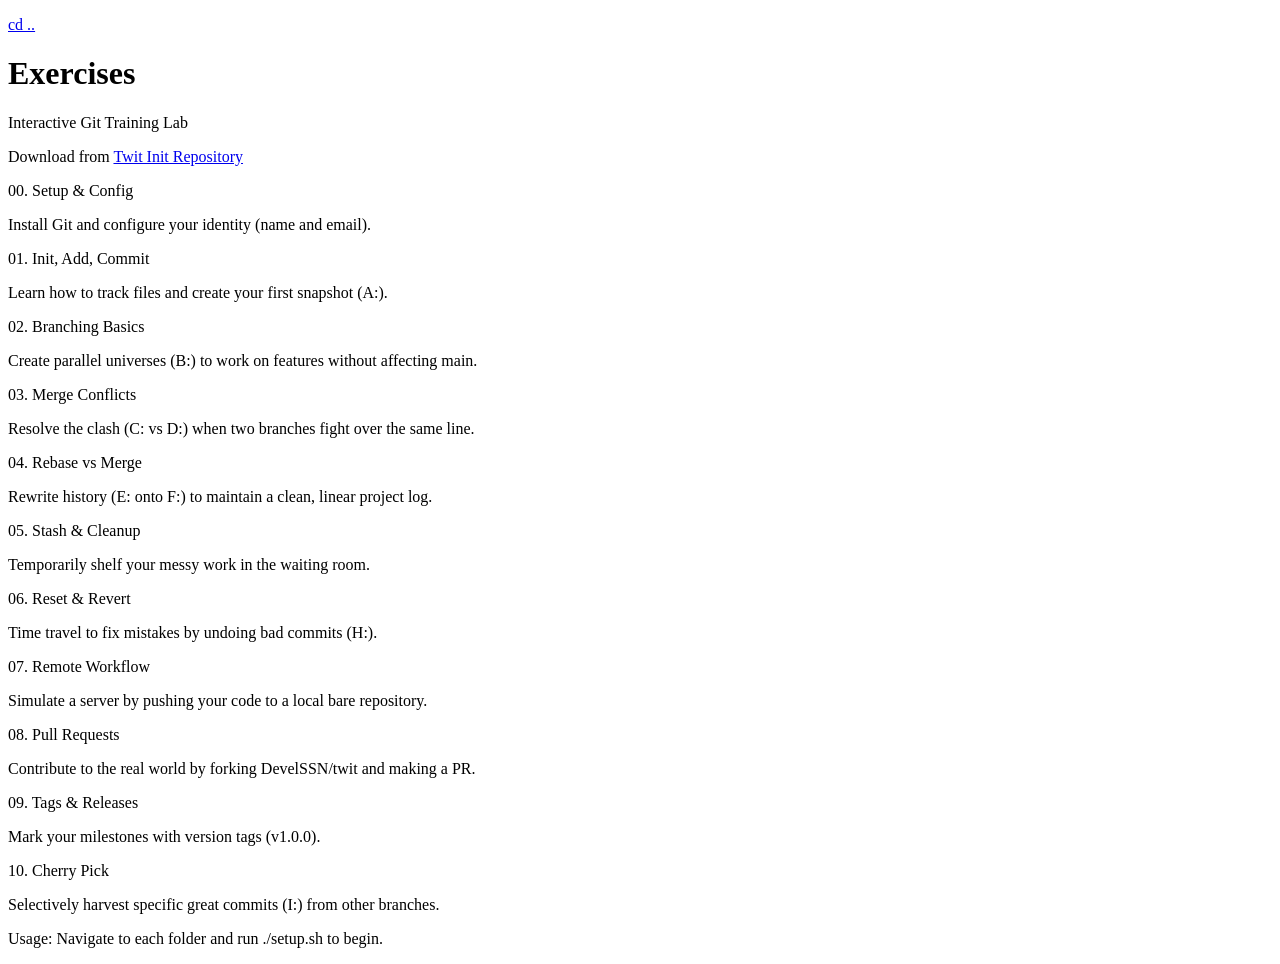
==== docs/exercises.html @ 5a3e8ab8 "feat: initial interactive exercises setup" ====
<!doctype html>
<html lang="en">
  <head>
    <meta charset="UTF-8" />
    <meta name="viewport" content="width=device-width, initial-scale=1.0" />
    <link rel="stylesheet" href="style.css" />
    <title>Git Exercises - Twit</title>
  </head>
  <body>
    <main>
      <p class="prompt"><a href="/">cd ..</a></p>

      <div class="block">
        <h1 class="cursor">Exercises</h1>
        <p class="muted">Interactive Git Training Lab</p>
        <p>
          Download from
          <a href="https://github.com/DevelSSN/twit.git"
            >Twit Init Repository</a
          >
        </p>
      </div>

      <div class="block">
        <div class="project">
          <p class="prompt">00. Setup & Config</p>
          <p class="muted">
            Install Git and configure your identity (name and email).
          </p>
        </div>

        <div class="project">
          <p class="prompt">01. Init, Add, Commit</p>
          <p class="muted">
            Learn how to track files and create your first snapshot (A:).
          </p>
        </div>

        <div class="project">
          <p class="prompt">02. Branching Basics</p>
          <p class="muted">
            Create parallel universes (B:) to work on features without affecting
            main.
          </p>
        </div>

        <div class="project">
          <p class="prompt">03. Merge Conflicts</p>
          <p class="muted">
            Resolve the clash (C: vs D:) when two branches fight over the same
            line.
          </p>
        </div>

        <div class="project">
          <p class="project">04. Rebase vs Merge</p>
          <p class="muted">
            Rewrite history (E: onto F:) to maintain a clean, linear project
            log.
          </p>
        </div>

        <div class="project">
          <p class="prompt">05. Stash & Cleanup</p>
          <p class="muted">
            Temporarily shelf your messy work in the waiting room.
          </p>
        </div>

        <div class="project">
          <p class="prompt">06. Reset & Revert</p>
          <p class="muted">
            Time travel to fix mistakes by undoing bad commits (H:).
          </p>
        </div>

        <div class="project">
          <p class="prompt">07. Remote Workflow</p>
          <p class="muted">
            Simulate a server by pushing your code to a local bare repository.
          </p>
        </div>

        <div class="project">
          <p class="prompt">08. Pull Requests</p>
          <p class="muted">
            Contribute to the real world by forking DevelSSN/twit and making a
            PR.
          </p>
        </div>

        <div class="project">
          <p class="prompt">09. Tags & Releases</p>
          <p class="muted">Mark your milestones with version tags (v1.0.0).</p>
        </div>

        <div class="project">
          <p class="prompt">10. Cherry Pick</p>
          <p class="muted">
            Selectively harvest specific great commits (I:) from other branches.
          </p>
        </div>
      </div>

      <div class="block">
        <p class="muted">
          Usage: Navigate to each folder and run ./setup.sh to begin.
        </p>
      </div>
    </main>
  </body>
</html>
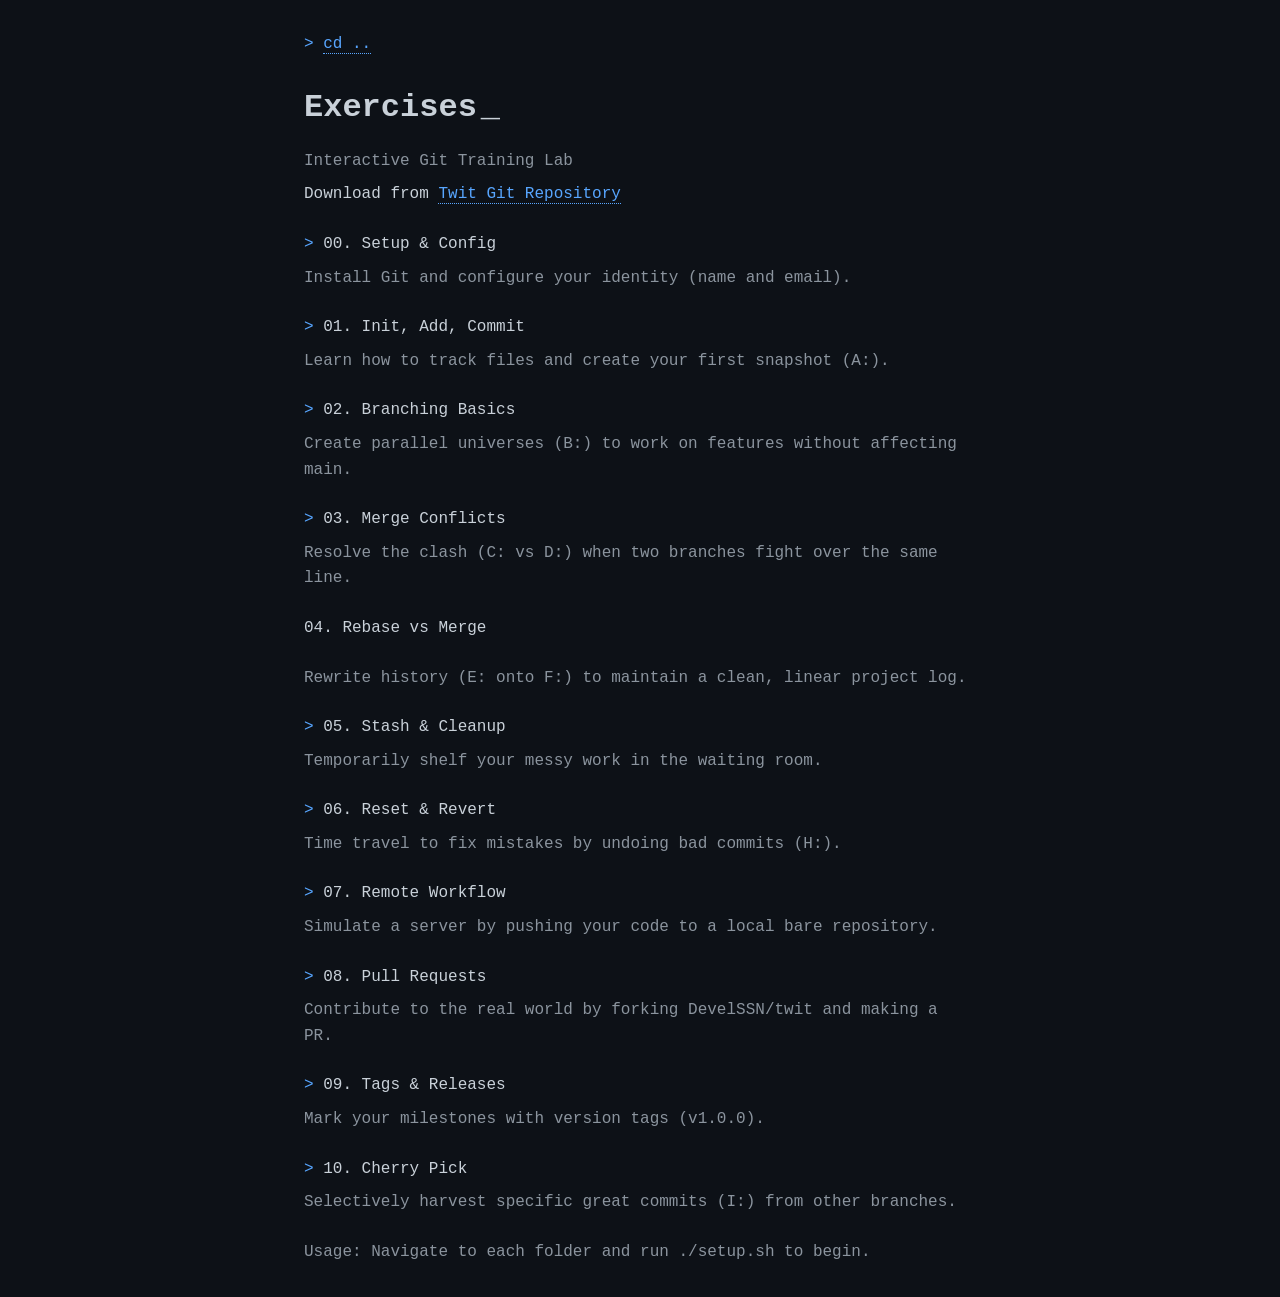
==== commit 8e2e5570: "Tweak Link to git repo" ====
--- a/docs/exercises.html
+++ b/docs/exercises.html
@@ -15,9 +15,7 @@
         <p class="muted">Interactive Git Training Lab</p>
         <p>
           Download from
-          <a href="https://github.com/DevelSSN/twit.git"
-            >Twit Init Repository</a
-          >
+          <a href="https://github.com/DevelSSN/twit.git">Twit Git Repository</a>
         </p>
       </div>
 
--- a/docs/style.css
+++ b/docs/style.css
@@ -0,0 +1,97 @@
+/* ===== Theme ===== */
+:root {
+  --bg: #0d1117;
+  --text: #c9d1d9;
+  --accent: #58a6ff;
+  --muted: #8b949e;
+}
+
+/* ===== Base ===== */
+* {
+  box-sizing: border-box;
+}
+
+body {
+  margin: 0;
+  font-family: "JetBrains Mono", monospace;
+  background: var(--bg);
+  color: var(--text);
+  line-height: 1.6;
+}
+
+/* ===== Layout ===== */
+main {
+  max-width: 720px;
+  margin: auto;
+  padding: 24px;
+}
+
+/* Center only homepage */
+body.home {
+  display: flex;
+  align-items: center;
+  justify-content: center;
+  height: 100vh;
+}
+
+/* ===== Typography ===== */
+h1 {
+  font-weight: 700;
+  margin-bottom: 1rem;
+}
+
+p {
+  margin: 0.5rem 0;
+}
+
+.muted {
+  color: var(--muted);
+}
+
+/* ===== Links ===== */
+a {
+  color: var(--accent);
+  text-decoration: none;
+  border-bottom: 1px dotted var(--accent);
+}
+
+a:hover {
+  opacity: 0.8;
+}
+
+/* ===== Terminal UI ===== */
+.prompt::before {
+  content: "> ";
+  color: var(--accent);
+}
+
+.block {
+  margin-top: 1.5rem;
+}
+
+/* ===== Projects ===== */
+.project {
+  margin: 1.5rem 0;
+}
+
+/* ===== Cursor animation ===== */
+.cursor::after {
+  content: "_";
+  margin-left: 4px;
+  animation: blink 1s steps(2, start) infinite;
+}
+
+@keyframes blink {
+  to {
+    visibility: hidden;
+  }
+}
+
+/* ===== Responsive ===== */
+@media (max-width: 600px) {
+  body.home {
+    align-items: flex-start;
+    padding-top: 40px;
+    height: auto;
+  }
+}
